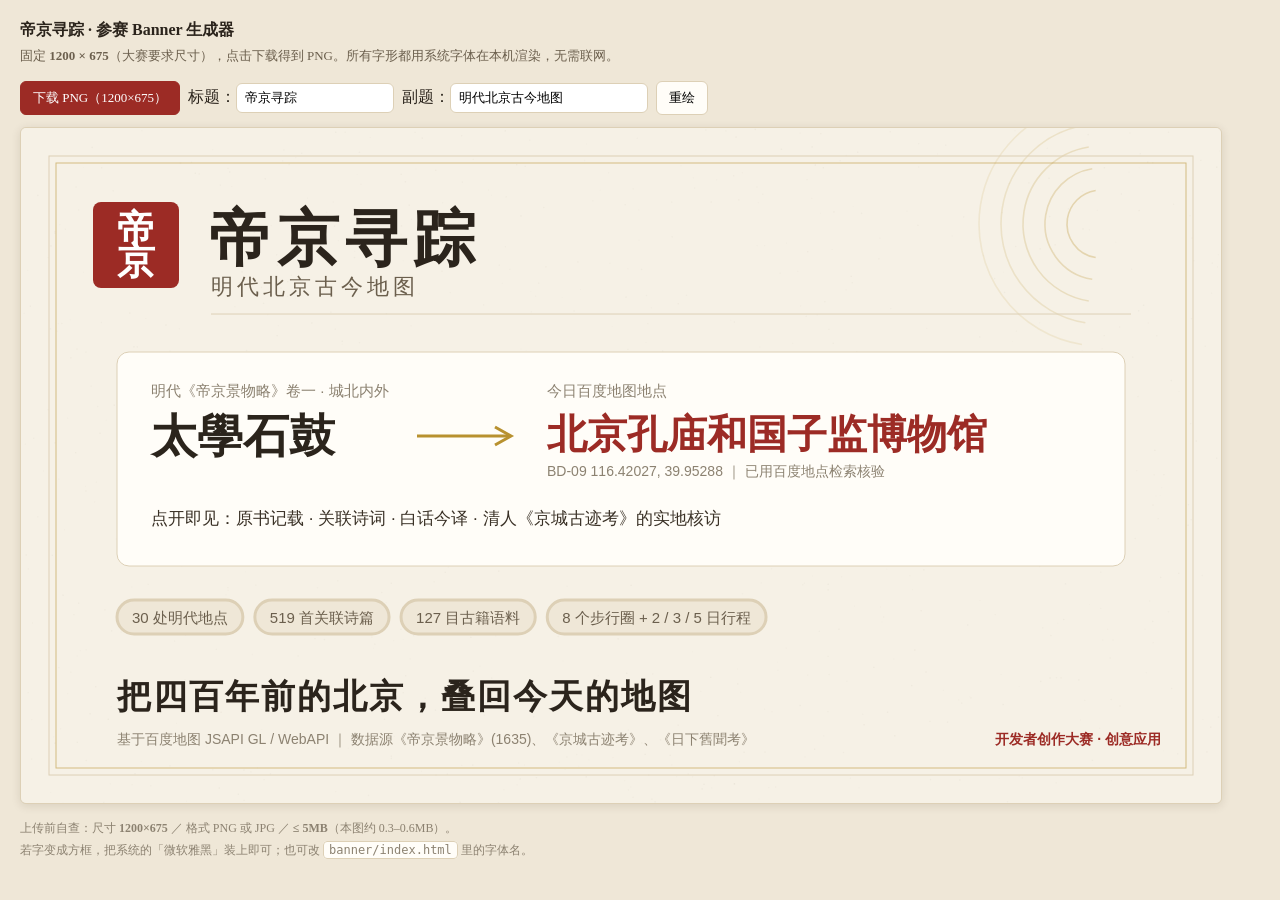
==== banner/index.html @ c7b11d1d "帝京寻踪 · 明代北京古今地图（百度地图开发者创作大赛参赛作品）" ====
<!DOCTYPE html>
<html lang="zh-CN">
<head>
<meta charset="utf-8" />
<title>帝京寻踪 · Banner 生成器（1200×675）</title>
<style>
  :root{--paper:#f6f1e6;--ink:#2b241c;--seal:#9c2b25;--line:#ddd0b6;--muted:#8c8271}
  body{margin:0;padding:20px;background:#efe7d7;color:var(--ink);
       font-family:"Microsoft YaHei","PingFang SC",serif}
  h1{font-size:16px;margin:0 0 4px}
  p{font-size:13px;color:#6b5f4d;margin:0 0 14px;line-height:1.7}
  .bar{display:flex;gap:8px;align-items:center;margin-bottom:12px;flex-wrap:wrap}
  button,select{font:inherit;font-size:13px;padding:7px 12px;border:1px solid var(--line);
    border-radius:6px;background:#fffdf8;cursor:pointer}
  button.primary{background:var(--seal);color:#fff;border-color:var(--seal)}
  img{max-width:100%;border:1px solid var(--line);border-radius:6px;box-shadow:0 2px 10px rgba(60,45,20,.12);background:#fff}
  .hint{font-size:12px;color:var(--muted);margin-top:10px;line-height:1.8}
  code{background:#fffdf8;border:1px solid var(--line);border-radius:4px;padding:1px 5px}
</style>
</head>
<body>
<h1>帝京寻踪 · 参赛 Banner 生成器</h1>
<p>固定 <b>1200 × 675</b>（大赛要求尺寸），点击下载得到 PNG。所有字形都用系统字体在本机渲染，无需联网。</p>

<div class="bar">
  <button id="dl" class="primary">下载 PNG（1200×675）</button>
  <label>标题：<input id="t1" value="帝京寻踪" style="font:inherit;font-size:13px;padding:6px 8px;width:140px;border:1px solid var(--line);border-radius:6px" /></label>
  <label>副题：<input id="t2" value="明代北京古今地图" style="font:inherit;font-size:13px;padding:6px 8px;width:180px;border:1px solid var(--line);border-radius:6px" /></label>
  <button id="redraw">重绘</button>
</div>

<img id="preview" alt="Banner 预览" />

<p class="hint">
  上传前自查：尺寸 <b>1200×675</b> ／ 格式 PNG 或 JPG ／ <b>≤ 5MB</b>（本图约 0.3–0.6MB）。<br />
  若字变成方框，把系统的「微软雅黑」装上即可；也可改 <code>banner/index.html</code> 里的字体名。
</p>

<script>
(function () {
  "use strict";
  var W = 1200, H = 675;
  var canvas = document.createElement("canvas");
  canvas.width = W; canvas.height = H;
  var g = canvas.getContext("2d");

  function rr(x, y, w, h, r) {
    g.beginPath();
    g.moveTo(x + r, y);
    g.arcTo(x + w, y, x + w, y + h, r);
    g.arcTo(x + w, y + h, x, y + h, r);
    g.arcTo(x, y + h, x, y, r);
    g.arcTo(x, y, x + w, y, r);
    g.closePath();
  }

  // 确定性伪随机，保证每次重绘结果一致
  function rnd(seed) { return function () { seed = (seed * 1103515245 + 12345) & 0x7fffffff; return seed / 0x7fffffff; }; }

  function spacedText(text, x, y, gap) {
    var cx = x;
    for (var i = 0; i < text.length; i++) {
      g.fillText(text.charAt(i), cx, y);
      cx += g.measureText(text.charAt(i)).width + gap;
    }
  }

  function draw(title, subtitle) {
    var serif = '"Source Han Serif SC","Songti SC","SimSun",serif';
    var sans = '"Microsoft YaHei","PingFang SC",sans-serif';

    // 纸底
    g.fillStyle = "#f6f1e6";
    g.fillRect(0, 0, W, H);

    // 纸纹（淡墨点，确定性地撒）
    var r = rnd(20260929);
    for (var i = 0; i < 900; i++) {
      var x = r() * W, y = r() * H, a = 0.012 + r() * 0.03;
      g.fillStyle = "rgba(90,74,48," + a.toFixed(3) + ")";
      g.fillRect(x, y, 1.4, 1.4);
    }

    // 装饰：右上角同心弧（呼应古地图罗盘/水波）
    g.save();
    g.translate(W - 120, 96);
    for (var k = 0; k < 5; k++) {
      g.beginPath();
      g.arc(0, 0, 34 + k * 22, Math.PI * 0.55, Math.PI * 1.45);
      g.strokeStyle = "rgba(184,145,47," + (0.30 - k * 0.045).toFixed(3) + ")";
      g.lineWidth = 1.6;
      g.stroke();
    }
    g.restore();

    // 双线内框
    g.strokeStyle = "#ddd0b6";
    g.lineWidth = 1;
    g.strokeRect(28, 28, W - 56, H - 56);
    g.strokeStyle = "rgba(184,145,47,.55)";
    g.strokeRect(35, 35, W - 70, H - 70);

    // 朱印「帝京」
    g.fillStyle = "#9c2b25";
    rr(72, 74, 86, 86, 8); g.fill();
    g.fillStyle = "#fff";
    g.font = "600 38px " + serif;
    g.textAlign = "center"; g.textBaseline = "middle";
    g.fillText("帝", 72 + 43, 74 + 30);
    g.fillText("京", 72 + 43, 74 + 62);

    // 标题
    g.textAlign = "left"; g.textBaseline = "alphabetic";
    g.fillStyle = "#2b241c";
    g.font = "700 62px " + serif;
    spacedText(title, 188, 132, 6);

    g.fillStyle = "#6b5f4d";
    g.font = "400 22px " + sans;
    spacedText(subtitle, 190, 166, 4);

    // 分隔线
    g.strokeStyle = "#ddd0b6";
    g.beginPath(); g.moveTo(190, 186); g.lineTo(W - 90, 186); g.stroke();

    // ---- 核心对照卡 ----
    var cx = 96, cy = 224, cw = W - 192, ch = 214;
    g.fillStyle = "#fffdf8";
    rr(cx, cy, cw, ch, 12); g.fill();
    g.strokeStyle = "#ddd0b6"; g.stroke();

    // 左侧：明清地名
    g.fillStyle = "#8c8271";
    g.font = "400 15px " + sans;
    g.fillText("明代《帝京景物略》卷一 · 城北内外", cx + 34, cy + 44);

    g.fillStyle = "#2b241c";
    g.font = "700 46px " + serif;
    g.fillText("太學石鼓", cx + 34, cy + 100);

    // 箭头
    g.strokeStyle = "#b8912f"; g.lineWidth = 3;
    var ax = cx + 300, ay = cy + 84;
    g.beginPath(); g.moveTo(ax, ay); g.lineTo(ax + 92, ay); g.stroke();
    g.beginPath(); g.moveTo(ax + 78, ay - 9); g.lineTo(ax + 94, ay); g.lineTo(ax + 78, ay + 9); g.stroke();

    // 右侧：今地名
    g.fillStyle = "#8c8271";
    g.font = "400 15px " + sans;
    g.fillText("今日百度地图地点", ax + 130, cy + 44);

    g.fillStyle = "#9c2b25";
    g.font = "700 40px " + sans;
    g.fillText("北京孔庙和国子监博物馆", ax + 130, cy + 96);

    g.fillStyle = "#8c8271";
    g.font = "400 14px " + sans;
    g.fillText("BD-09 116.42027, 39.95288 ｜ 已用百度地点检索核验", ax + 130, cy + 124);

    // 卡内底部：体验说明
    g.fillStyle = "#3a3126";
    g.font = "400 17px " + sans;
    g.fillText("点开即见：原书记载 · 关联诗词 · 白话今译 · 清人《京城古迹考》的实地核访", cx + 34, cy + 172);

    // ---- 数据条 ----
    var chips = ["30 处明代地点", "519 首关联诗篇", "127 目古籍语料", "8 个步行圈 + 2 / 3 / 5 日行程"];
    var x = 96, y = 496;
    g.font = "400 15px " + sans;
    chips.forEach(function (t) {
      var w = g.measureText(t).width + 30;
      g.fillStyle = "#efe7d7";
      rr(x, y - 24, w, 34, 17); g.fill();
      g.strokeStyle = "#ddd0b6"; g.stroke();
      g.fillStyle = "#6b5f4d";
      g.fillText(t, x + 15, y - 1);
      x += w + 12;
    });

    // ---- 主张 ----
    g.fillStyle = "#2b241c";
    g.font = "700 34px " + serif;
    spacedText("把四百年前的北京，叠回今天的地图", 96, 580, 2);

    // ---- 页脚 ----
    g.fillStyle = "#8c8271";
    g.font = "400 14px " + sans;
    g.fillText("基于百度地图 JSAPI GL / WebAPI ｜ 数据源《帝京景物略》(1635)、《京城古迹考》、《日下舊聞考》", 96, 616);

    // 右下角标识
    g.textAlign = "right";
    g.fillStyle = "#9c2b25";
    g.font = "600 14px " + sans;
    g.fillText("开发者创作大赛 · 创意应用", W - 60, 616);
    g.textAlign = "left";
  }

  function redraw() {
    draw(
      document.getElementById("t1").value || "帝京寻踪",
      document.getElementById("t2").value || "明代北京古今地图"
    );
    document.getElementById("preview").src = canvas.toDataURL("image/png");
  }

  document.getElementById("dl").onclick = function () {
    canvas.toBlob(function (blob) {
      var a = document.createElement("a");
      a.href = URL.createObjectURL(blob);
      a.download = "帝京寻踪-banner-1200x675.png";
      document.body.appendChild(a); a.click(); a.remove();
      setTimeout(function () { URL.revokeObjectURL(a.href); }, 3000);
    }, "image/png");
  };
  document.getElementById("redraw").onclick = redraw;
  redraw();
})();
</script>
</body>
</html>
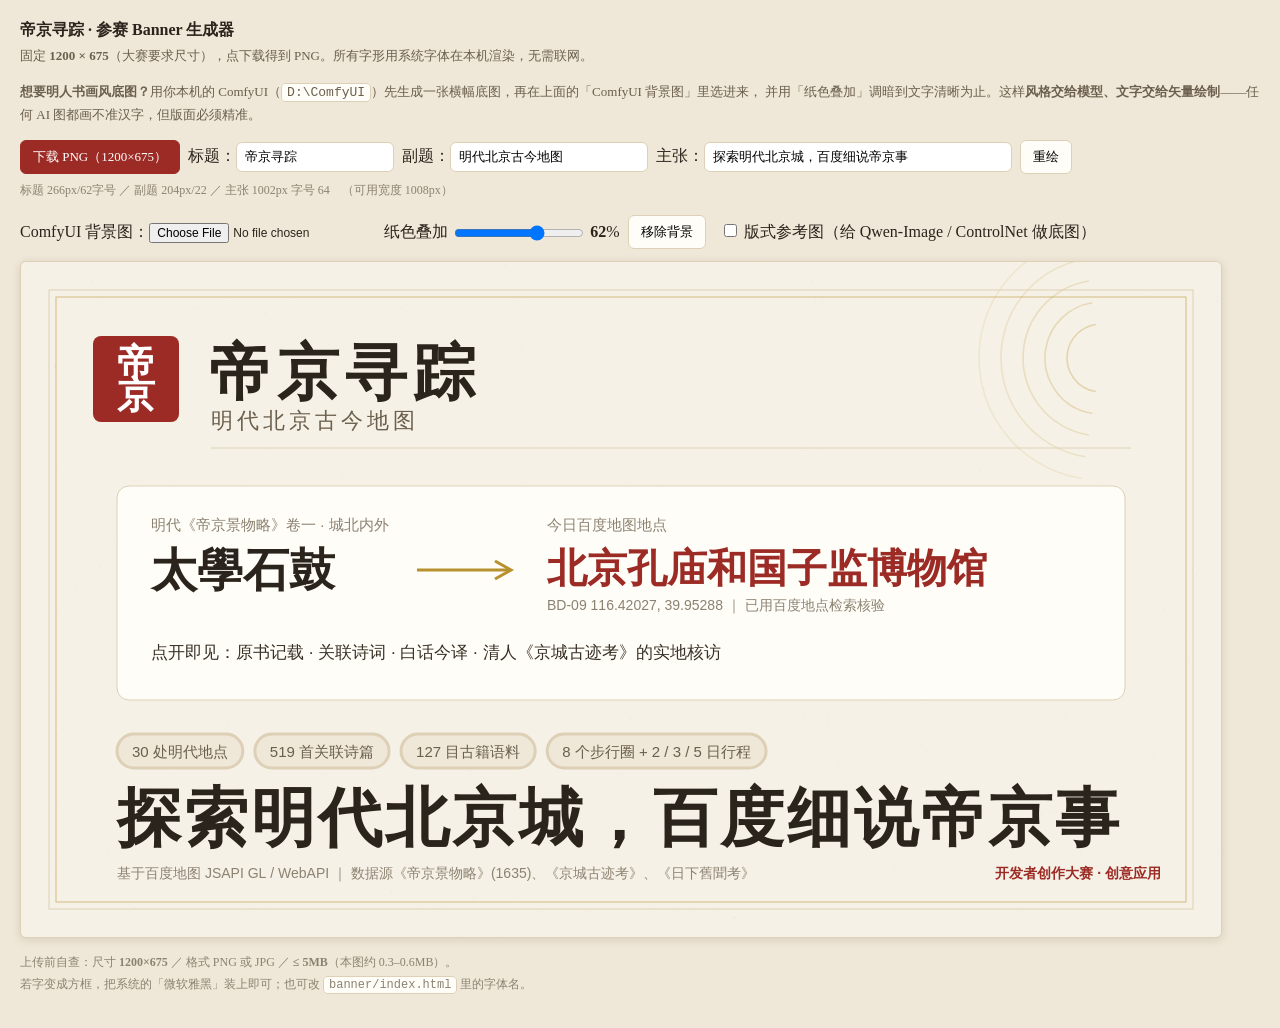
==== commit 86204e89: "feat: ComfyUI/Qwen-Image AI banner + AI intro video; docs for AI assets" ====
--- a/banner/index.html
+++ b/banner/index.html
@@ -20,13 +20,22 @@
 </head>
 <body>
 <h1>帝京寻踪 · 参赛 Banner 生成器</h1>
-<p>固定 <b>1200 × 675</b>（大赛要求尺寸），点击下载得到 PNG。所有字形都用系统字体在本机渲染，无需联网。</p>
+<p>固定 <b>1200 × 675</b>（大赛要求尺寸），点下载得到 PNG。所有字形用系统字体在本机渲染，无需联网。</p>
+<p><b>想要明人书画风底图？</b>用你本机的 ComfyUI（<code>D:\ComfyUI</code>）先生成一张横幅底图，再在上面的「ComfyUI 背景图」里选进来，
+  并用「纸色叠加」调暗到文字清晰为止。这样<b>风格交给模型、文字交给矢量绘制</b>——任何 AI 图都画不准汉字，但版面必须精准。</p>
 
 <div class="bar">
   <button id="dl" class="primary">下载 PNG（1200×675）</button>
   <label>标题：<input id="t1" value="帝京寻踪" style="font:inherit;font-size:13px;padding:6px 8px;width:140px;border:1px solid var(--line);border-radius:6px" /></label>
   <label>副题：<input id="t2" value="明代北京古今地图" style="font:inherit;font-size:13px;padding:6px 8px;width:180px;border:1px solid var(--line);border-radius:6px" /></label>
+  <label>主张：<input id="t3" value="探索明代北京城，百度细说帝京事" style="font:inherit;font-size:13px;padding:6px 8px;width:290px;border:1px solid var(--line);border-radius:6px" /></label>
   <button id="redraw">重绘</button>
+  <span id="fit" style="font-size:12px;color:#8c8271"></span>
+  <span style="flex-basis:100%;height:0"></span>
+  <label>ComfyUI 背景图：<input id="bgFile" type="file" accept="image/*" style="font-size:12px" /></label>
+  <label>纸色叠加 <input id="ovl" type="range" min="0" max="95" value="62" style="vertical-align:middle;width:130px" /> <b id="ovlV">62</b>%</label>
+  <button id="bgClear">移除背景</button>
+  <label style="margin-left:6px"><input id="wire" type="checkbox" /> 版式参考图（给 Qwen-Image / ControlNet 做底图）</label>
 </div>
 
 <img id="preview" alt="Banner 预览" />
@@ -57,6 +66,12 @@
   // 确定性伪随机，保证每次重绘结果一致
   function rnd(seed) { return function () { seed = (seed * 1103515245 + 12345) & 0x7fffffff; return seed / 0x7fffffff; }; }
 
+  function measureSpaced(text, gap) {
+    var w = 0;
+    for (var i = 0; i < text.length; i++) w += g.measureText(text.charAt(i)).width + gap;
+    return Math.max(0, w - (text.length ? gap : 0));
+  }
+
   function spacedText(text, x, y, gap) {
     var cx = x;
     for (var i = 0; i < text.length; i++) {
@@ -65,13 +80,28 @@
     }
   }
 
-  function draw(title, subtitle) {
+  var bgImg = null, overlay = 62, wireMode = false;
+
+  function drawCover(img) {
+    var ir = img.width / img.height, cr = W / H, sw, sh, sx, sy;
+    if (ir > cr) { sh = img.height; sw = sh * cr; sx = (img.width - sw) / 2; sy = 0; }
+    else { sw = img.width; sh = sw / cr; sx = 0; sy = (img.height - sh) / 2; }
+    g.drawImage(img, sx, sy, sw, sh, 0, 0, W, H);
+  }
+
+  function draw(title, subtitle, claim) {
     var serif = '"Source Han Serif SC","Songti SC","SimSun",serif';
     var sans = '"Microsoft YaHei","PingFang SC",sans-serif';
 
-    // 纸底
-    g.fillStyle = "#f6f1e6";
-    g.fillRect(0, 0, W, H);
+    // 底：有 ComfyUI 背景图就 cover 铺设，再压一层纸色保证文字可读
+    if (bgImg) {
+      drawCover(bgImg);
+      g.fillStyle = "rgba(246,241,230," + (overlay / 100).toFixed(2) + ")";
+      g.fillRect(0, 0, W, H);
+    } else {
+      g.fillStyle = "#f6f1e6";
+      g.fillRect(0, 0, W, H);
+    }
 
     // 纸纹（淡墨点，确定性地撒）
     var r = rnd(20260929);
@@ -99,6 +129,47 @@
     g.strokeRect(28, 28, W - 56, H - 56);
     g.strokeStyle = "rgba(184,145,47,.55)";
     g.strokeRect(35, 35, W - 70, H - 70);
+
+    // ---- 版式参考图模式：只画“哪里放什么”，供 AI 图生图 / ControlNet 对位 ----
+    if (wireMode) {
+      var sans2 = '"Microsoft YaHei","PingFang SC",sans-serif';
+      // 安全边距
+      g.setLineDash([8, 8]); g.lineWidth = 2; g.strokeStyle = "rgba(156,43,37,.75)";
+      g.strokeRect(28, 28, W - 56, H - 56); g.setLineDash([]);
+      // 文字块位置（与成品一致）
+      g.fillStyle = "rgba(120,110,95,.22)";
+      rr(72, 74, 86, 86, 8); g.fill();                 // 印章
+      rr(168, 82, 560, 62, 8); g.fill();               // 标题行
+      rr(168, 150, 360, 30, 6); g.fill();              // 副题
+      rr(96, 224, W - 192, 214, 12); g.fill();         // 对照卡
+      rr(96, 470, 720, 36, 18); g.fill();              // 数据条
+      rr(96, 556, 860, 46, 8); g.fill();               // 主张
+      rr(96, 600, W - 192, 26, 6); g.fill();           // 页脚
+      // 实际文字（淡灰，供模型/人工对齐）
+      g.fillStyle = "rgba(60,50,40,.80)";
+      g.font = "700 62px " + serif; spacedText(title, 188, 132, 6);
+      g.font = "400 22px " + sans2; spacedText(subtitle, 190, 168, 4);
+      g.fillStyle = "rgba(60,50,40,.60)";
+      g.font = "400 15px " + sans2;
+      g.fillText("← 对照卡区域：请在此绘制主视觉（山水 / 角楼 / 琉璃瓦），不要写入任何文字", 120, 340);
+      g.font = "400 14px " + sans2;
+      g.fillText("↑ 数据条区（信息小字，建议后期用矢量叠）", 120, 492);
+      var ss = 72; g.font = "700 " + ss + "px " + serif;
+      while (ss > 22 && measureSpaced(String(claim).trim(), 3) > (W - 192)) { ss -= 1; g.font = "700 " + ss + "px " + serif; }
+      g.fillStyle = "rgba(60,50,40,.80)";
+      spacedText(String(claim).trim(), 96, 578, 3);
+      g.fillStyle = "rgba(120,110,95,.75)";
+      g.font = "400 13px " + sans2;
+      g.fillText("1200 x 675 版式参考 ｜ 边距 28px ｜ 朱印 / 标题 / 副题 / 主张 位置已定，主视觉请填对照卡区", 96, 660);
+      return;
+    }
+
+    // 有背景图时，给标题区与页脚垫半透明纸，保证任何底图下都读得清
+    if (bgImg) {
+      g.fillStyle = "rgba(255,253,248,.82)";
+      rr(56, 54, 540, 156, 10); g.fill();
+      rr(56, 594, W - 112, 50, 8); g.fill();
+    }
 
     // 朱印「帝京」
     g.fillStyle = "#9c2b25";
@@ -176,10 +247,34 @@
       x += w + 12;
     });
 
-    // ---- 主张 ----
+    // ---- 主张：先按单行「放大到刚好填满宽度」，实在过长才拆两行 ----
+    var maxW = W - 192;
+    var oneLine = String(claim || "").trim();
+    var size = 72;                                  // 单行上限
+    g.font = "700 " + size + "px " + serif;
+    while (size > 22 && measureSpaced(oneLine, 3) > maxW) {
+      size -= 1;
+      g.font = "700 " + size + "px " + serif;
+    }
     g.fillStyle = "#2b241c";
-    g.font = "700 34px " + serif;
-    spacedText("把四百年前的北京，叠回今天的地图", 96, 580, 2);
+    var fitsOneLine = measureSpaced(oneLine, 3) <= maxW;
+
+    if (fitsOneLine) {
+      window.__claimSize = size;
+      spacedText(oneLine, 96, 578, 3);
+    } else {
+      // 太长：按「，」拆成对联式两行（每行再各自 fit）
+      var parts = oneLine.split(/[，,]/).map(function (s) { return s.trim(); }).filter(Boolean);
+      var s2 = 40;
+      for (;;) {
+        g.font = "700 " + s2 + "px " + serif;
+        if (s2 <= 16 || parts.every(function (p) { return measureSpaced(p, 3) <= maxW; })) break;
+        s2 -= 1;
+      }
+      window.__claimSize = s2;
+      var top = 552 - (parts.length - 2) * (s2 + 14) / 2;
+      parts.forEach(function (ln, i) { spacedText(ln, 96, top + i * (s2 + 14), 3); });
+    }
 
     // ---- 页脚 ----
     g.fillStyle = "#8c8271";
@@ -195,12 +290,33 @@
   }
 
   function redraw() {
-    draw(
-      document.getElementById("t1").value || "帝京寻踪",
-      document.getElementById("t2").value || "明代北京古今地图"
-    );
+    var t1 = document.getElementById("t1").value || "帝京寻踪";
+    var t2 = document.getElementById("t2").value || "明代北京古今地图";
+    var t3 = document.getElementById("t3").value || "探索明代北京城，百度细说帝京事";
+    draw(t1, t2, t3);
     document.getElementById("preview").src = canvas.toDataURL("image/png");
-  }
+
+    // 实时回报：实际选用的字号 + 文字宽度 + 可用宽度
+    var serif = '"Source Han Serif SC","Songti SC","SimSun",serif';
+    var sans = '"Microsoft YaHei","PingFang SC",sans-serif';
+    var avail = W - 192, rep = [];
+    g.font = "700 62px " + serif;
+    rep.push("标题 " + Math.round(measureSpaced(t1, 6)) + "px/62字号");
+    g.font = "400 22px " + sans;
+    rep.push("副题 " + Math.round(measureSpaced(t2, 4)) + "px/22");
+    var cs = window.__claimSize || 0;
+    g.font = "700 " + cs + "px " + serif;
+    rep.push("主张 " + Math.round(measureSpaced((String(t3).trim()), 3)) + "px 字号 " + cs);
+    document.getElementById("fit").textContent =
+      rep.join(" ／ ") + "　（可用宽度 " + avail + "px）";
+  }
+
+  ["t1", "t2", "t3"].forEach(function (id) {
+    document.getElementById(id).addEventListener("input", function () {
+      clearTimeout(window.__rt);
+      window.__rt = setTimeout(redraw, 250);
+    });
+  });
 
   document.getElementById("dl").onclick = function () {
     canvas.toBlob(function (blob) {
@@ -212,6 +328,28 @@
     }, "image/png");
   };
   document.getElementById("redraw").onclick = redraw;
+
+  document.getElementById("bgFile").onchange = function (e) {
+    var f = e.target.files && e.target.files[0];
+    if (!f) return;
+    var img = new Image();
+    img.onload = function () { bgImg = img; redraw(); };
+    img.src = URL.createObjectURL(f);
+  };
+  document.getElementById("bgClear").onclick = function () {
+    bgImg = null;
+    document.getElementById("bgFile").value = "";
+    redraw();
+  };
+  var wireCb = document.getElementById("wire");
+  wireCb.onchange = function () { wireMode = wireCb.checked; redraw(); };
+  var ovl = document.getElementById("ovl");
+  ovl.oninput = function () {
+    overlay = Number(ovl.value);
+    document.getElementById("ovlV").textContent = ovl.value;
+    redraw();
+  };
+
   redraw();
 })();
 </script>
